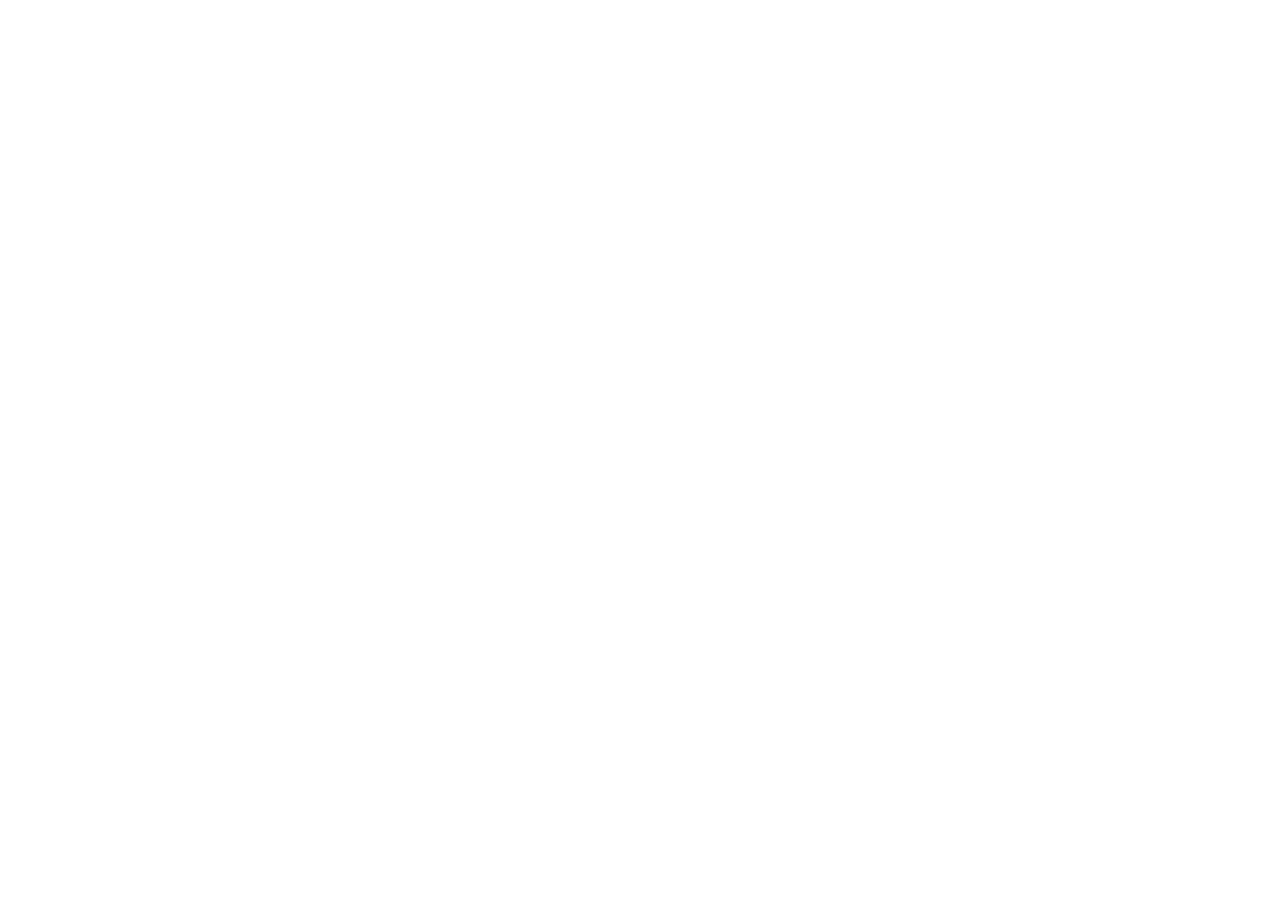
==== index.html @ 482f3f6a "Initial commit" ====
<!DOCTYPE html>
<html lang="en">
<head>
  <meta charset="UTF-8">
  <meta name="viewport" content="width=device-width, initial-scale=1.0">
  <title>Document</title>
  <link rel="stylesheet" href="./css/normalize.css">
  <link rel="stylesheet" href="./css/main.css">
  <!-- <link rel="stylesheet" href="./css/main.min.css"> -->
</head>
<body>
<!-- header started -->
  <header class="site_header">
    <div class="container">

    </div>
  </header>
<!-- header started -->

<!-- site main started -->
  <main class="site_main">
<!-- hero section started -->
    <section class="hero">
      <div class="container">

      </div>
    </section>
<!-- hero section finished -->

  </main>
<!-- site main finished -->

<!-- site footer started -->
  <footer class="site_footer">
    <div class="container">
      
    </div>
  </footer>
<!-- site footer started -->
</body>
</html>
---- css/main.css ----
*,
::before,
::after {
  box-sizing: border-box;
}

body {
  /* font-family: serif; */
  /* font-weight: 700; */
}

img {
  display: block;
}

.visually-hidden {
  position: absolute;
  width: 1px;
  height: 1px;
  margin: -1px;
  border: 0;
  padding: 0;
  white-space: nowrap;
  clip-path: inset(100%);
  clip: rect(0 0 0 0);
  overflow: hidden;
}

.list_unstyle {
  padding-left: 0;
  margin-block: 0;
}

.container {
  /* width:1240px; */
  margin-inline: auto;
  /* padding-inline: 20px; */
}
---- css/main.min.css ----
html{line-height:1.15;-webkit-text-size-adjust:100%}body{margin:0}main{display:block}h1{font-size:2em;margin:.67em 0}hr{box-sizing:content-box;height:0;overflow:visible}pre{font-family:monospace,monospace;font-size:1em}a{background-color:#fff0}abbr[title]{border-bottom:none;text-decoration:underline;text-decoration:underline dotted}b,strong{font-weight:bolder}code,kbd,samp{font-family:monospace,monospace;font-size:1em}small{font-size:80%}sub,sup{font-size:75%;line-height:0;position:relative;vertical-align:baseline}sub{bottom:-.25em}sup{top:-.5em}img{border-style:none}button,input,optgroup,select,textarea{font-family:inherit;font-size:100%;line-height:1.15;margin:0}button,input{overflow:visible}button,select{text-transform:none}button,[type="button"],[type="reset"],[type="submit"]{-webkit-appearance:button}button::-moz-focus-inner,[type="button"]::-moz-focus-inner,[type="reset"]::-moz-focus-inner,[type="submit"]::-moz-focus-inner{border-style:none;padding:0}button:-moz-focusring,[type="button"]:-moz-focusring,[type="reset"]:-moz-focusring,[type="submit"]:-moz-focusring{outline:1px dotted ButtonText}fieldset{padding:.35em .75em .625em}legend{box-sizing:border-box;color:inherit;display:table;max-width:100%;padding:0;white-space:normal}progress{vertical-align:baseline}textarea{overflow:auto}[type="checkbox"],[type="radio"]{box-sizing:border-box;padding:0}[type="number"]::-webkit-inner-spin-button,[type="number"]::-webkit-outer-spin-button{height:auto}[type="search"]{-webkit-appearance:textfield;outline-offset:-2px}[type="search"]::-webkit-search-decoration{-webkit-appearance:none}::-webkit-file-upload-button{-webkit-appearance:button;font:inherit}details{display:block}summary{display:list-item}template{display:none}[hidden]{display:none}
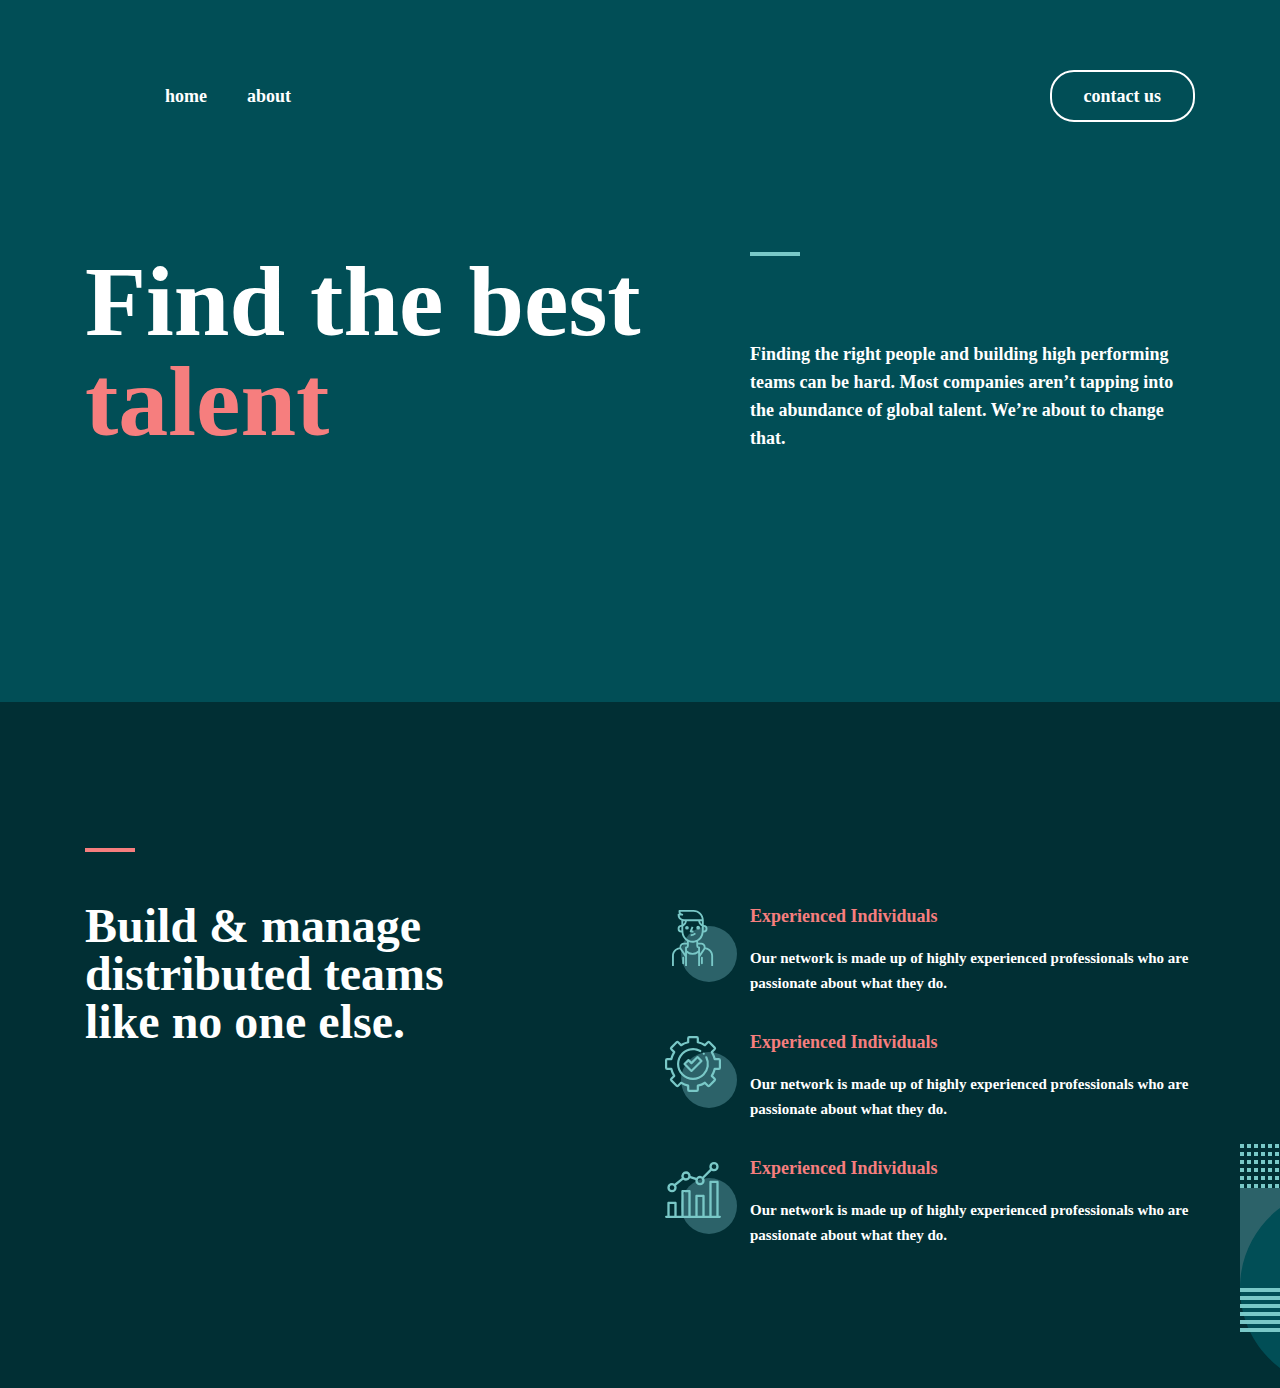
==== commit a8520223: "Add build section" ====
--- a/index.html
+++ b/index.html
@@ -3,7 +3,7 @@
 <head>
   <meta charset="UTF-8">
   <meta name="viewport" content="width=device-width, initial-scale=1.0">
-  <title>Document</title>
+  <title>My team</title>
   <link rel="stylesheet" href="./css/normalize.css">
   <link rel="stylesheet" href="./css/main.css">
   <!-- <link rel="stylesheet" href="./css/main.min.css"> -->
@@ -12,7 +12,22 @@
 <!-- header started -->
   <header class="site_header">
     <div class="container">
-
+      <div class="header_inner">
+        <a href="" class="site_logo">
+          <img src="./images/myteamlogo.svg" alt="" class="site_logo_img">
+        </a>
+        <nav class="site_nav">
+          <ul class="site_nav_list list_unstyle">
+            <li class="site_nav_item">
+              <a href="/" class="site_nav_link">home</a>
+            </li>
+            <li class="site_nav_item">
+              <a href="#" class="site_nav_link">about</a>
+            </li>
+          </ul>
+        </nav>
+        <a href="tel:+998993763981" class="contact_us">contact us</a>
+      </div>
     </div>
   </header>
 <!-- header started -->
@@ -22,11 +37,45 @@
 <!-- hero section started -->
     <section class="hero">
       <div class="container">
-
+        <div class="hero_inner">
+          <div class="wrapper_hero_title">
+            <h1 class="hero_title">Find the best <span>talent</span></h1>
+          </div>
+          <div class="wrapper_hero_desc">
+            <span class="line"></span>
+            <p class="hero_desc">Finding the right people and building high performing teams can be hard. Most companies aren’t tapping into the abundance of global talent. We’re about to change that.</p>
+          </div>
+          
+        </div>
       </div>
     </section>
 <!-- hero section finished -->
 
+<!-- build sevtion started -->
+<section class="build">
+  <div class="container">
+    <div class="build_inner">
+      <div class="wrapper_build_title">
+        <span class="line"></span>
+        <h2 class="build_title">Build & manage distributed teams like no one else.</h2>
+      </div>
+      <ul class="build_list list_unstyle">
+        <li class="build_item">
+          <h3 class="build_item_title">Experienced Individuals</h3>
+          <p class="build_item_desc">Our network is made up of highly experienced professionals who are passionate about what they do.</p>
+        </li>
+        <li class="build_item">
+          <h3 class="build_item_title">Experienced Individuals</h3>
+          <p class="build_item_desc">Our network is made up of highly experienced professionals who are passionate about what they do.</p>
+        </li>
+        <li class="build_item">
+          <h3 class="build_item_title">Experienced Individuals</h3>
+          <p class="build_item_desc">Our network is made up of highly experienced professionals who are passionate about what they do.</p>
+        </li>
+      </ul>
+    </div>
+  </div>
+</section>
   </main>
 <!-- site main finished -->
 
--- a/css/main.css
+++ b/css/main.css
@@ -1,12 +1,51 @@
+/* livvic-500 - latin */
+@font-face {
+  font-display: swap; /* Check https://developer.mozilla.org/en-US/docs/Web/CSS/@font-face/font-display for other options. */
+  font-family: 'Livvic';
+  font-style: normal;
+  font-weight: 500;
+  src: url('../fonts/livvicmedium.woff2') format('woff2'), /* Chrome 36+, Opera 23+, Firefox 39+, Safari 12+, iOS 10+ */
+       url('../fonts/livvicmedium.woff') format('woff'), /* Chrome 5+, Firefox 3.6+, IE 9+, Safari 5.1+, iOS 5+ */
+       }
+/* livvic-500italic - latin */
+@font-face {
+  font-display: swap; /* Check https://developer.mozilla.org/en-US/docs/Web/CSS/@font-face/font-display for other options. */
+  font-family: 'Livvic';
+  font-style: italic;
+  font-weight: 500;
+  src: url('../fonts/livvicmediumitalic.woff2') format('woff2'), /* Chrome 36+, Opera 23+, Firefox 39+, Safari 12+, iOS 10+ */
+       url('../fonts/livvicmediumitalic.woff') format('woff'), /* Chrome 5+, Firefox 3.6+, IE 9+, Safari 5.1+, iOS 5+ */
+       }
+/* livvic-600 - latin */
+@font-face {
+  font-display: swap; /* Check https://developer.mozilla.org/en-US/docs/Web/CSS/@font-face/font-display for other options. */
+  font-family: 'Livvic';
+  font-style: normal;
+  font-weight: 600;
+  src: url('../fonts/livvicsemibold.woff2') format('woff2'), /* Chrome 36+, Opera 23+, Firefox 39+, Safari 12+, iOS 10+ */
+       url('../fonts/livvicsemibold.woff') format('woff'), /* Chrome 5+, Firefox 3.6+, IE 9+, Safari 5.1+, iOS 5+ */
+       }
+/* livvic-700 - latin */
+@font-face {
+  font-display: swap; /* Check https://developer.mozilla.org/en-US/docs/Web/CSS/@font-face/font-display for other options. */
+  font-family: 'Livvic';
+  font-style: normal;
+  font-weight: 700;
+  src: url('../fonts/livvicbold.woff2') format('woff2'), /* Chrome 36+, Opera 23+, Firefox 39+, Safari 12+, iOS 10+ */
+       url('../fonts/livvicbold.woff') format('woff'), /* Chrome 5+, Firefox 3.6+, IE 9+, Safari 5.1+, iOS 5+ */
+     }
+
 *,
-::before,
-::after {
+*::before,
+*::after {
   box-sizing: border-box;
 }
 
 body {
+  font-family: 'Livvic';
   /* font-family: serif; */
   /* font-weight: 700; */
+  background-color: #014e56;
 }
 
 img {
@@ -27,12 +66,217 @@
 }
 
 .list_unstyle {
+  list-style: none;
   padding-left: 0;
   margin-block: 0;
 }
 
 .container {
-  /* width:1240px; */
+  width:1150px;
   margin-inline: auto;
-  /* padding-inline: 20px; */
-}+  padding-inline: 20px;
+}
+
+.site_header {
+  padding-block: 70px;
+
+}
+
+.header_inner {
+  display: flex;
+  align-items: center;
+}
+
+.site_logo {
+  margin-right: 80px;
+}
+
+[href] {
+  text-decoration-line: none;
+}
+
+.site_nav {
+  margin-right: auto;
+}
+
+.site_nav_list {
+  display: flex;
+  gap: 40px;
+}
+
+.site_nav_link {
+  color: #fff;
+  font-size: 18px;
+  font-weight: 600;
+  line-height: 28px; 
+}
+
+.contact_us {
+  padding: 10px 32px;
+  color: #fff;
+  font-size: 18px;
+  font-weight: 600;
+  line-height: 28px; 
+  border-radius: 24px;
+  border: 2px solid #fff;
+}
+
+.hero {
+  position: relative;
+  padding-top: 60px;
+  padding-bottom: 250px;
+}
+.hero::before {
+  position: absolute;
+  right: calc(50% + 630px);
+  display: inline-block;
+  width: 200px;
+  height: 200px;
+  background-image: url("../images/herong.svg");
+  background-repeat: no-repeat;
+  background-position: center;
+  content: "";
+
+}
+
+.hero::after {
+  position: absolute;
+  bottom: 0px;
+  left: calc(50% + 200px);
+  display: inline-block;
+  width: 358px;
+  height: 100px;
+  background-image: url("../images/heroafterbg.svg");
+  background-repeat: no-repeat;
+  background-position: center;
+  content: "";
+}
+
+.hero_inner {
+  display: flex;
+  align-items: center;
+  justify-content: space-between;
+}
+
+.wrapper_hero_title {
+  width: 600px;
+}
+.hero_title {
+  margin: 0;
+  color: #fff;
+  font-size: 100px;
+  line-height: 100px; 
+}
+.hero_title > span {
+  color: #f67e7e;
+}
+
+.wrapper_hero_desc {
+  width: 445px;
+}
+.line {
+  display: inline-block;
+  width: 50px;
+  height: 4px;
+  background: #79c8c7;
+  margin-bottom: 80px;
+}
+.hero_desc {
+  margin: 0;
+  color: #fff;
+  font-size: 18px;
+  font-weight: 600;
+  line-height: 28px; /* 155.556% */
+}
+
+.build {
+  position: relative;
+  padding-top: 200px;
+  padding-bottom: 140px;
+  background-color: #012F34;
+}
+.build::after {
+  display: inline-block;
+  position: absolute;
+  bottom: 0;
+  left: calc(50% + 600px);
+  width: 200px;
+  height: 244px;
+  background-image: url("../images/buildafter.svg");
+  background-repeat: no-repeat;
+  background-position: center;
+  content: "";
+}
+.build_inner {
+  display: flex;
+  justify-content: space-between;
+}
+
+.build_title {
+  margin: 0;
+  color: #fff;
+  font-size: 48px;
+  font-weight: 700;
+  line-height: 48px; /* 100% */
+}
+
+.wrapper_build_title {
+  position: relative;
+  width: 445px;
+}
+
+.wrapper_build_title > .line {
+  position: absolute;
+  top: -54px;
+  margin-bottom: 0;
+  background-color: #f67e7e;
+}
+
+.build_list {
+  display: flex;
+  flex-wrap: wrap;
+  gap: 32px;
+  width: 445px;
+}
+.build_item {
+  position: relative;
+  display: flex;
+  flex-wrap: wrap;
+}
+
+.build_item::before {
+  position: absolute;
+  left: -85px;
+  top: 8px;
+  display: inline-block;
+  width: 72px;
+  height: 72px;
+  background-image: url("../images/individual.svg");
+  background-repeat: no-repeat;
+  background-position: center;
+  content: "";
+
+}
+
+.build_item:nth-child(2):before {
+  background-image: url("../images/implement.svg");
+}
+.build_item:nth-child(3):before {
+  background-image: url("../images/productivity.svg");
+}
+
+
+.build_item_title {
+  margin: 0 0 16px;
+  color: #f67e7e;
+  font-size: 18px;
+  line-height: 28px; /* 155.556% */
+}
+
+.build_item_desc {
+  margin: 0;
+  color: #fff;
+  font-size: 15px;
+  font-weight: 600;
+  line-height: 25px; /* 166.667% */
+}
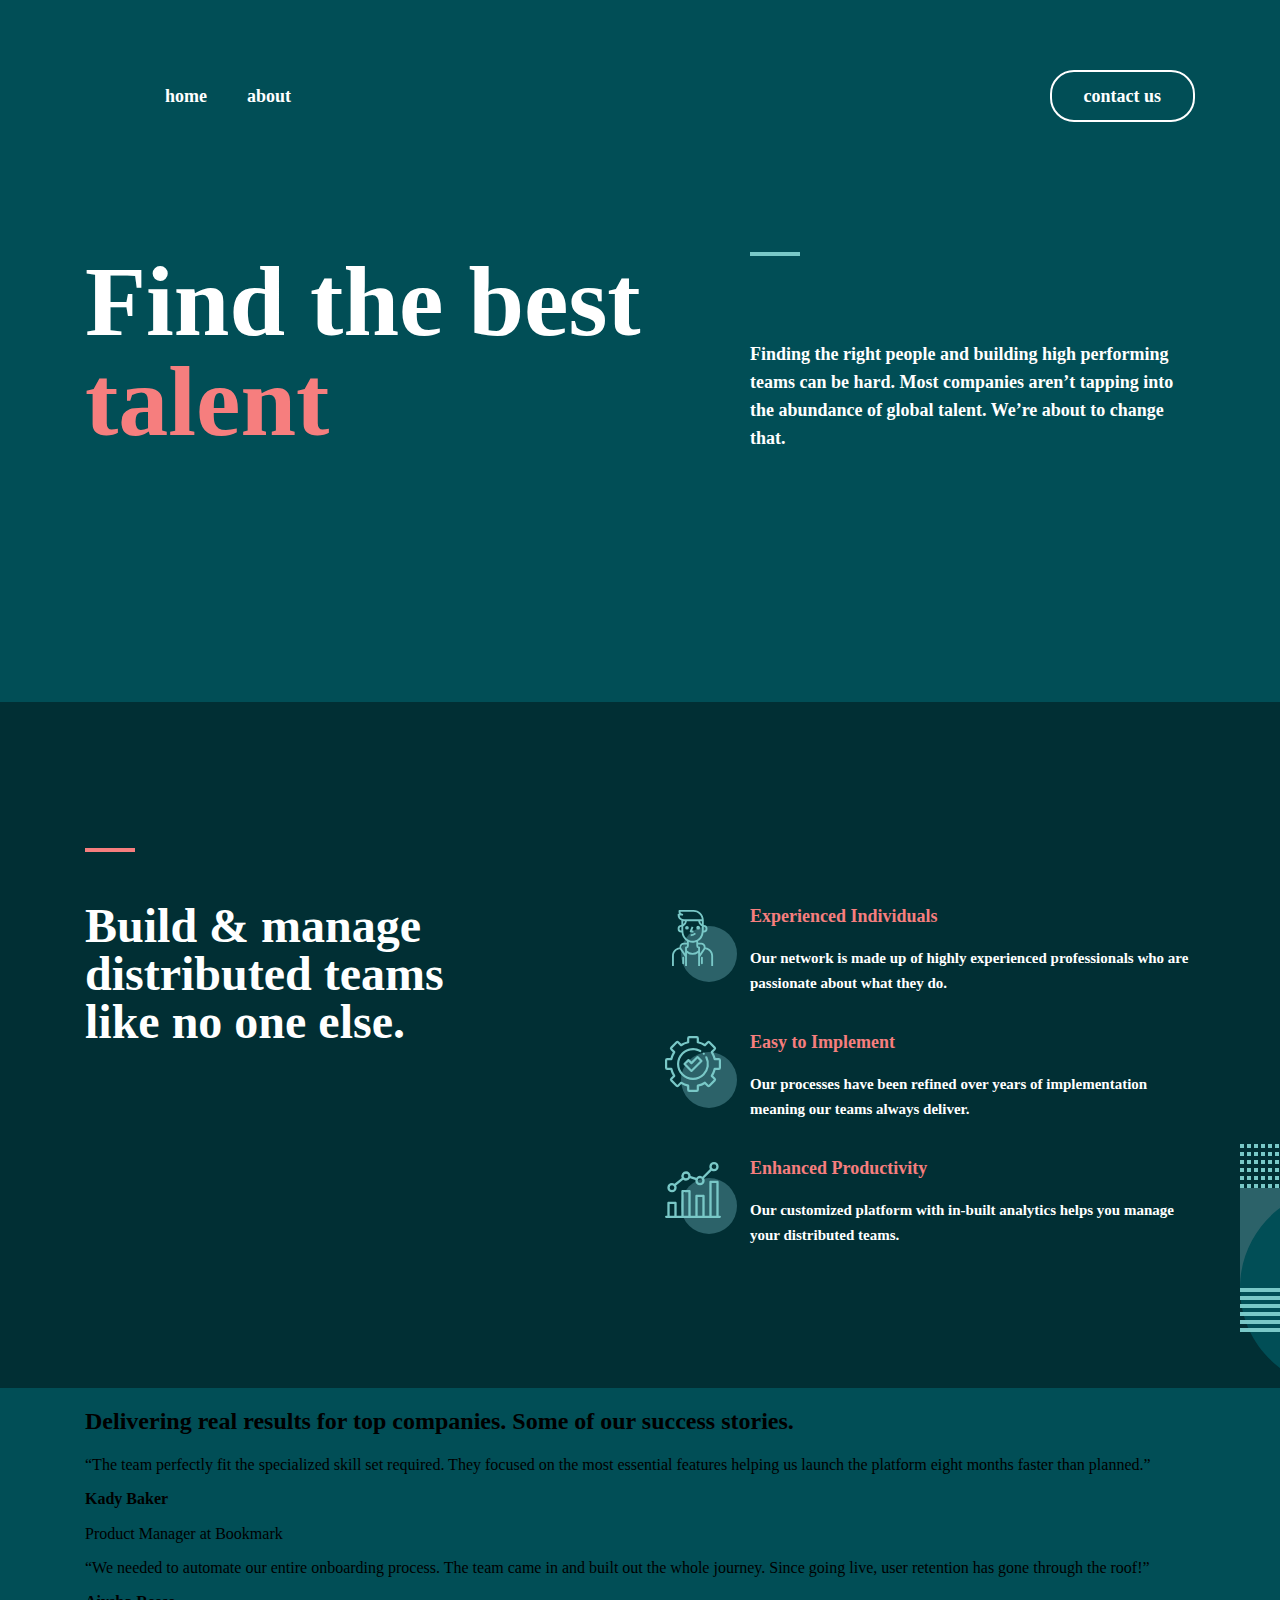
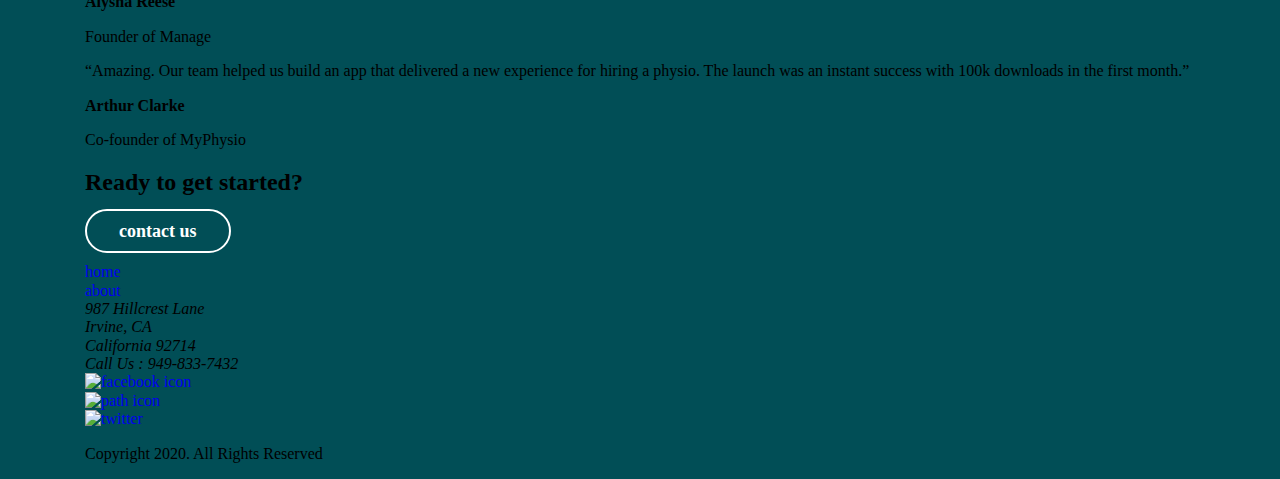
==== commit a0b9525e: "Finish header" ====
--- a/index.html
+++ b/index.html
@@ -22,7 +22,7 @@
               <a href="/" class="site_nav_link">home</a>
             </li>
             <li class="site_nav_item">
-              <a href="#" class="site_nav_link">about</a>
+              <a href="./about.html" class="site_nav_link">about</a>
             </li>
           </ul>
         </nav>
@@ -65,14 +65,46 @@
           <p class="build_item_desc">Our network is made up of highly experienced professionals who are passionate about what they do.</p>
         </li>
         <li class="build_item">
-          <h3 class="build_item_title">Experienced Individuals</h3>
-          <p class="build_item_desc">Our network is made up of highly experienced professionals who are passionate about what they do.</p>
+          <h3 class="build_item_title">Easy to Implement</h3>
+          <p class="build_item_desc">Our processes have been refined over years of implementation meaning our teams always deliver.</p>
         </li>
         <li class="build_item">
-          <h3 class="build_item_title">Experienced Individuals</h3>
-          <p class="build_item_desc">Our network is made up of highly experienced professionals who are passionate about what they do.</p>
+          <h3 class="build_item_title">Enhanced Productivity</h3>
+          <p class="build_item_desc">Our customized platform with in-built analytics helps you manage your distributed teams.</p>
         </li>
       </ul>
+    </div>
+  </div>
+</section>
+<section class="delivering">
+  <div class="container">
+    <div class="wrapper_delivering_title">
+      <h2 class="delivering_title">Delivering real results for top companies. Some of our <span>success stories.</span></h2>
+    </div>
+    <ul class="delivering_list list_unstyle">
+      <li class="delivering_item">
+        <p class="delivering_item_text"> “The team perfectly fit the specialized skill set required. They focused on the most essential features helping us launch the platform eight months faster than planned.”</p>
+        <strong class="worker_name">Kady Baker</strong>
+        <p class="worker_type">Product Manager at Bookmark</p>
+      </li>
+      <li class="delivering_item">
+        <p class="delivering_item_text">“We needed to automate our entire onboarding process. The team came in and built out the whole journey. Since going live, user retention has gone through the roof!”</p>
+        <strong class="worker_name">Aiysha Reese</strong>
+        <p class="worker_type">Founder of Manage</p>
+      </li>
+      <li class="delivering_item">
+        <p class="delivering_item_text">“Amazing. Our team helped us build an app that delivered a new experience for hiring a physio. The launch was an instant success with 100k downloads in the first month.”</p>
+        <strong class="worker_name">Arthur Clarke</strong>
+        <p class="worker_type">Co-founder of MyPhysio</p>
+      </li>
+    </ul>
+  </div>
+</section>
+<section class="ready">
+  <div class="container">
+    <div class="ready_inner">
+      <h2 class="ready_title">Ready to get started?</h2>
+      <a href="tel:+998993763981" class="contact_us">contact us</a>
     </div>
   </div>
 </section>
@@ -82,7 +114,44 @@
 <!-- site footer started -->
   <footer class="site_footer">
     <div class="container">
-      
+      <div class="footer_inner">
+        <div class="wrapper_footer_item">
+          <a href="" class="site_logo">
+            <img src="./images/myteamlogo.svg" alt="" class="site_logo_img">
+          </a>
+          <ul class="footer_list list_unstyle">
+            <li class="footer_item">
+              <a href="/" class="footer_link">home</a>
+            </li>
+            <li class="footer_item">
+              <a href="#" class="footer_link">about</a>
+            </li>
+          </ul>
+        </div>
+        <address class="footer_address">
+          987 Hillcrest Lane <br>Irvine, CA <br>California 92714 <br> Call Us : 949-833-7432
+        </address>
+        <div class="wrapper_footer_icon">
+          <ul class="footer_icon_list list_unstyle">
+            <li class="footer_icon_item">
+              <a href="#" class="footer_icon_link">
+                <img src="./images/facebook.svg" alt="facebook icon" class="footer_icon_img">
+              </a>
+            </li>
+            <li class="footer_icon_item">
+              <a href="#" class="footer_icon_link">
+                <img src="./images/path.svg" alt="path icon" class="footer_icon_img">
+              </a>
+            </li>
+            <li class="footer_icon_item">
+              <a href="#" class="footer_icon_link">
+                <img src="./images/twitter.svg" alt="twitter" class="footer_icon_img">
+              </a>
+            </li>
+          </ul>
+          <p class="footer_text">Copyright 2020. All Rights Reserved</p>
+        </div>
+      </div>
     </div>
   </footer>
 <!-- site footer started -->
